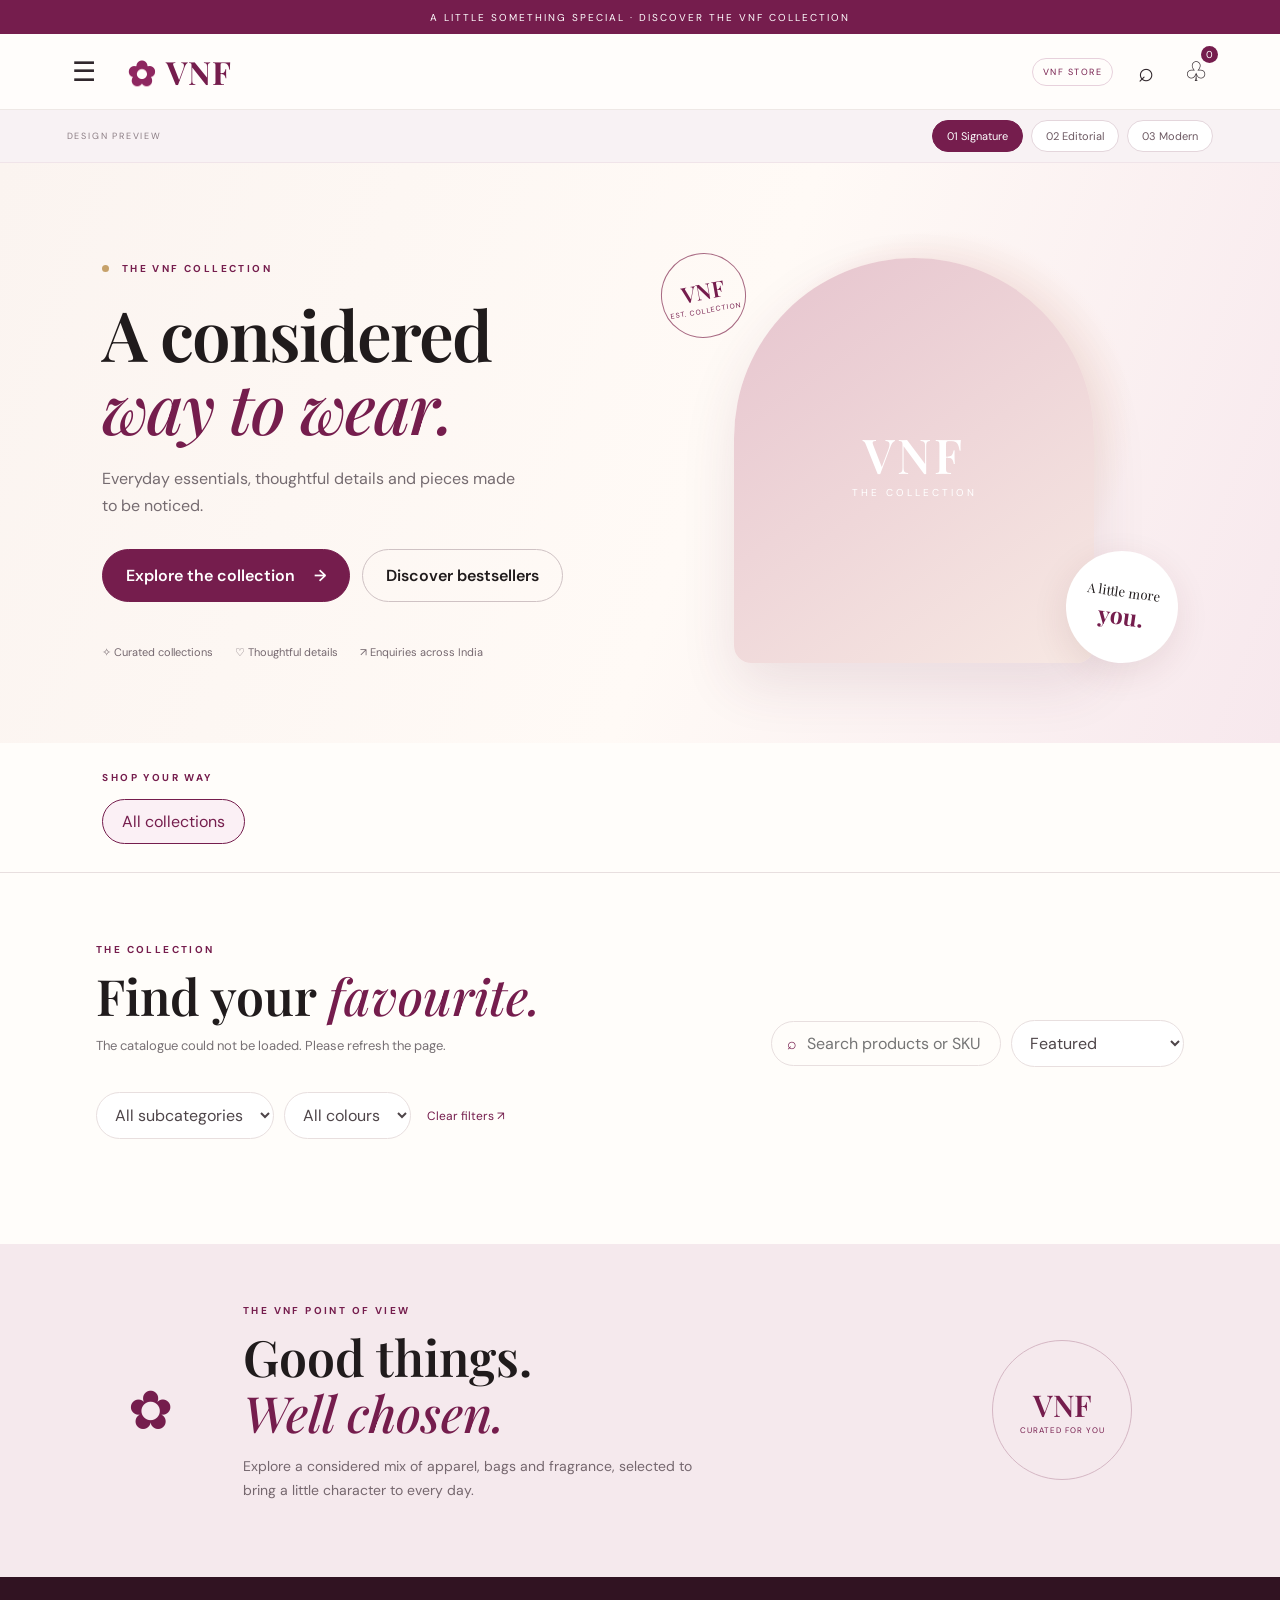
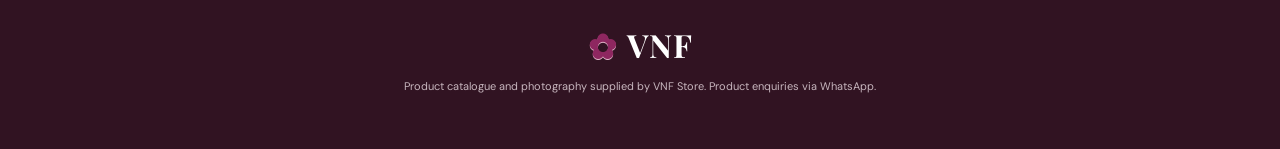
==== index.html @ c72dd13a "Add files via upload" ====
<!doctype html>
<html lang="en"><head><meta charset="utf-8"><meta name="viewport" content="width=device-width,initial-scale=1"><meta name="theme-color" content="#701d4b"><title>VNF — Thoughtfully Curated</title><link rel="stylesheet" href="/styles.css"></head>
<body>
<div class="announcement">A LITTLE SOMETHING SPECIAL · DISCOVER THE VNF COLLECTION</div>
<header class="topbar"><button class="icon-btn" id="menuBtn" aria-label="Open menu">☰</button><a class="brand" href="#"><span class="flower">✿</span> VNF</a><div class="header-actions"><span class="demo-tag">VNF STORE</span><button class="icon-btn" id="searchBtn" aria-label="Search">⌕</button><button class="icon-btn bag" id="cartBtn" aria-label="Cart">♧<i id="cartCount">0</i></button></div></header>
<div class="design-switch"><span>DESIGN PREVIEW</span><button class="active" data-theme="signature">01 Signature</button><button data-theme="editorial">02 Editorial</button><button data-theme="modern">03 Modern</button></div>
<main>
<section class="hero"><div class="hero-copy"><div class="eyebrow"><span class="dot"></span> THE VNF COLLECTION</div><h1 id="heroTitle">A considered<br><em>way to wear.</em></h1><p id="heroSub">Everyday essentials, thoughtful details and pieces made to be noticed.</p><div class="hero-actions"><button class="primary" id="shopNow">Explore the collection <span>→</span></button><button class="secondary" id="bestSeller">Discover bestsellers</button></div><div class="hero-notes"><span>✧ Curated collections</span><span>♡ Thoughtful details</span><span>↗ Enquiries across India</span></div></div><div class="hero-art"><div class="hero-glow"></div><div class="hero-stamp">VNF<br><small>EST. COLLECTION</small></div><div class="hero-photo" id="heroPhoto"><div class="photo-placeholder">VNF<br><small>THE COLLECTION</small></div></div><div class="floating-note">A little more<br><b>you.</b></div></div></section>
<section class="occasion"><div class="section-kicker">SHOP YOUR WAY</div><div class="chips" id="categoryChips"><button class="chip selected" data-cat="">All collections</button></div></section>
<section class="catalog" id="catalog"><div class="catalog-head"><div><div class="section-kicker">THE COLLECTION</div><h2>Find your <em>favourite.</em></h2><p class="muted" id="resultCount">Loading the VNF catalogue…</p></div><div class="catalog-tools"><label class="searchbox">⌕ <input id="searchInput" placeholder="Search products or SKU"></label><select id="sortSelect"><option value="featured">Featured</option><option value="low">Price: low to high</option><option value="high">Price: high to low</option><option value="az">Name: A to Z</option></select></div></div><div class="filter-row"><select id="subcatFilter"><option value="">All subcategories</option></select><select id="colorFilter"><option value="">All colours</option></select><button id="clearFilters" class="text-btn">Clear filters ↗</button></div><div class="product-grid" id="productGrid"></div></section>
<section class="brand-note"><div class="note-mark">✿</div><div><div class="section-kicker">THE VNF POINT OF VIEW</div><h2>Good things.<br><em>Well chosen.</em></h2><p>Explore a considered mix of apparel, bags and fragrance, selected to bring a little character to every day.</p></div><div class="note-side">VNF<br><span>CURATED FOR YOU</span></div></section>

</main>
<footer><a class="brand" href="#"><span class="flower">✿</span> VNF</a><p>Product catalogue and photography supplied by VNF Store. Product enquiries via WhatsApp.</p></footer>
<nav class="mobile-nav"><button class="nav-active" data-scroll="top">⌂<small>Home</small></button><button data-scroll="catalog">▦<small>Categories</small></button><button id="mobileSearch">⌕<small>Search</small></button><button id="mobileCart">♧<small>Cart <b id="mobileCartCount">0</b></small></button></nav>
<div class="drawer-backdrop" id="backdrop"></div><aside class="drawer" id="drawer"><div class="drawer-head"><a class="brand"><span class="flower">✿</span> VNF</a><button class="icon-btn" id="closeDrawer">×</button></div><div class="drawer-welcome"><h3>Hello there.</h3><p>Explore the VNF collection.</p></div><div class="drawer-links"><button data-scroll="catalog">Shop all products <span>→</span></button><button data-scroll="catalog">Bags & accessories <span>→</span></button><button data-scroll="catalog">Apparel <span>→</span></button><button data-scroll="catalog">Fragrance <span>→</span></button><button id="drawerWishlist">Wishlist <span id="wishCount">0</span></button></div></aside>
<div class="modal-backdrop" id="modalBackdrop"><section class="modal" id="modal"><button class="modal-close" id="modalClose">×</button><div id="modalContent"></div></section></div>
<div class="toast" id="toast"></div><script src="/app.js"></script></body></html>
---- styles.css ----
@import url('https://fonts.googleapis.com/css2?family=DM+Sans:wght@400;500;600;700&family=Playfair+Display:ital,wght@0,500;0,600;0,700;1,500;1,600&display=swap');
:root{--wine:#751d4d;--wine2:#511438;--cream:#fbf7f2;--paper:#fffdfa;--ink:#201b1c;--muted:#777074;--line:#e8dfdf;--gold:#c6a16a;--serif:'Playfair Display',Georgia,serif;--sans:'DM Sans',Arial,sans-serif}
*{box-sizing:border-box}html{scroll-behavior:smooth}body{margin:0;background:var(--paper);color:var(--ink);font-family:var(--sans)}button,input,select{font:inherit}button{cursor:pointer}.announcement{height:34px;background:var(--wine);color:white;text-align:center;font-size:10px;letter-spacing:2px;display:grid;place-items:center}.topbar{height:76px;display:flex;align-items:center;padding:0 5.2%;gap:26px;background:#fffdfbf2;position:sticky;top:0;z-index:12;border-bottom:1px solid #eee8e5;backdrop-filter:blur(12px)}.brand{font-family:var(--serif);font-size:32px;letter-spacing:1px;color:var(--wine);text-decoration:none;font-weight:700;display:flex;align-items:center;gap:10px}.flower{font-size:34px;color:#8e2760;text-shadow:0 1px 0 #e2b6c9}.header-actions{margin-left:auto;display:flex;align-items:center;gap:20px}.icon-btn{border:0;background:transparent;font-size:27px;color:#30272c;padding:5px}.pin{border:1px solid var(--line);border-radius:30px;background:white;padding:11px 17px;color:#433b3e}.bag{position:relative}.bag i{position:absolute;right:-5px;top:-3px;background:var(--wine);color:white;border-radius:50%;font-size:10px;font-style:normal;width:17px;height:17px;display:grid;place-items:center}.demo-tag{font-size:9px;letter-spacing:1.5px;color:var(--wine);border:1px solid #e7d1dc;padding:7px 10px;border-radius:30px}.design-switch{display:flex;align-items:center;justify-content:flex-end;gap:8px;padding:10px 5.2%;background:#f8f2f4;border-bottom:1px solid #f0e4e9}.design-switch span{margin-right:auto;font-size:9px;letter-spacing:1.8px;color:#8a7c83}.design-switch button{border:1px solid #e4d6dc;background:#fff;border-radius:30px;padding:8px 14px;font-size:11px;color:#6c5962}.design-switch button.active{background:var(--wine);color:#fff;border-color:var(--wine)}
.hero{min-height:580px;background:linear-gradient(110deg,#fbf4f0 0%,#fffaf6 55%,#f7e8ed 100%);display:grid;grid-template-columns:1.02fr .98fr;padding:65px 8% 50px;overflow:hidden;position:relative}.hero-copy{align-self:center;max-width:570px;z-index:1}.eyebrow,.section-kicker{font-size:10px;letter-spacing:2.4px;font-weight:700;color:var(--wine);text-transform:uppercase}.dot{display:inline-block;width:7px;height:7px;border-radius:50%;background:var(--gold);margin-right:8px}.hero h1{font:600 clamp(45px,5.4vw,76px)/1.06 var(--serif);letter-spacing:-2px;margin:22px 0}.hero h1 em,.catalog h2 em,.brand-note h2 em{color:var(--wine);font-weight:500}.hero-copy>p{font-size:16px;color:#756b70;line-height:1.7;max-width:430px}.hero-actions{display:flex;gap:12px;margin-top:30px;flex-wrap:wrap}.primary,.secondary{border-radius:40px;padding:15px 23px;border:1px solid var(--wine);font-weight:600}.primary{background:var(--wine);color:white}.primary span{margin-left:15px}.secondary{background:transparent;color:var(--ink);border-color:#cfc2c4}.hero-notes{display:flex;gap:22px;flex-wrap:wrap;margin-top:43px;font-size:11px;color:#75686f}.hero-art{min-height:440px;position:relative;display:grid;place-items:center}.hero-glow{position:absolute;width:390px;height:390px;border-radius:50%;background:radial-gradient(circle,#f1d5dc,#f8e8e4 55%,transparent 70%);right:8%;top:0}.hero-photo{width:min(360px,82%);height:405px;position:relative;z-index:1;border-radius:190px 190px 18px 18px;overflow:hidden;background:linear-gradient(145deg,#e6c4ce,#f7e8e3);box-shadow:0 22px 55px #652b451c;display:grid;place-items:center}.hero-photo img{width:100%;height:100%;object-fit:cover}.photo-placeholder{font:600 48px var(--serif);color:#fff;text-align:center;letter-spacing:3px}.photo-placeholder small{display:block;font:10px var(--sans);letter-spacing:3px}.hero-stamp{position:absolute;z-index:2;top:25px;left:2%;font:600 22px var(--serif);color:var(--wine);transform:rotate(-10deg);border:1px solid #a86a83;border-radius:50%;width:85px;height:85px;display:grid;place-content:center;text-align:center}.hero-stamp small{font:7px var(--sans);letter-spacing:1px}.floating-note{position:absolute;z-index:2;right:0;bottom:30px;background:white;border-radius:50%;width:112px;height:112px;display:grid;place-content:center;text-align:center;box-shadow:0 10px 35px #5b24301b;font:13px var(--serif);transform:rotate(8deg)}.floating-note b{font-size:23px;color:var(--wine)}
.occasion{padding:28px 8%;border-bottom:1px solid var(--line)}.chips{display:flex;gap:10px;flex-wrap:wrap;margin-top:15px}.chip{padding:11px 19px;border-radius:30px;background:#fff;border:1px solid #e4d9dc;color:#4e4248}.chip.selected{border:1px solid var(--wine);color:var(--wine);background:#fbf0f5}
.catalog{padding:70px 7.5% 80px}.catalog-head{display:flex;justify-content:space-between;align-items:end;gap:25px}.catalog h2,.brand-note h2{font:600 clamp(34px,4vw,50px)/1.12 var(--serif);margin:12px 0}.muted{font-size:13px;color:var(--muted)}.catalog-tools{display:flex;gap:10px;align-items:center}.searchbox{display:flex;align-items:center;gap:8px;border:1px solid var(--line);border-radius:30px;padding:10px 15px;color:var(--wine)}.searchbox input{border:0;outline:0;width:180px;background:transparent}.catalog-tools select,.filter-row select{border:1px solid var(--line);background:white;border-radius:25px;padding:11px 14px;color:#4e4549}.filter-row{display:flex;gap:10px;margin:25px 0;align-items:center}.text-btn{border:0;background:transparent;color:var(--wine);font-size:12px}.product-grid{display:grid;grid-template-columns:repeat(4,minmax(0,1fr));gap:28px 18px}.product-card{min-width:0;cursor:pointer}.product-image{height:300px;background:#f5f0ee;position:relative;overflow:hidden;border-radius:4px}.product-image img{width:100%;height:100%;object-fit:cover;transition:transform .5s}.product-card:hover .product-image img{transform:scale(1.04)}.no-image{height:100%;display:grid;place-content:center;text-align:center;color:#9d858e;font:23px var(--serif);background:linear-gradient(145deg,#f0e4e6,#f7f2ee)}.no-image small{font:9px var(--sans);letter-spacing:2px;margin-top:7px}.product-badge{position:absolute;top:12px;left:12px;background:#fff;padding:6px 9px;font-size:9px;letter-spacing:1px;text-transform:uppercase}.wish{position:absolute;right:12px;top:10px;border:0;background:#fff;border-radius:50%;width:34px;height:34px;font-size:18px;color:var(--wine)}.product-info{padding:13px 2px}.product-category{font-size:9px;letter-spacing:1.5px;text-transform:uppercase;color:#9b858e}.product-name{font:500 17px var(--serif);margin:6px 0;color:#2c2428}.product-meta{font-size:11px;color:#82767b}.price{font-size:14px;font-weight:700;margin-top:9px}.price del{font-size:11px;color:#a89da1;font-weight:400;margin-left:7px}.quick-add{margin-top:10px;border:1px solid #d9c9d0;background:white;color:var(--wine);border-radius:25px;padding:8px 14px;font-size:11px}.brand-note{background:#f5e9ed;padding:60px 10%;display:grid;grid-template-columns:80px 1fr 160px;align-items:center;gap:35px}.note-mark{font-size:54px;color:var(--wine)}.brand-note p{max-width:460px;color:#75676e;line-height:1.7;font-size:14px}.note-side{font:600 30px var(--serif);color:var(--wine);text-align:center;border:1px solid #d5b7c4;border-radius:50%;width:140px;height:140px;display:grid;place-content:center}.note-side span{font:8px var(--sans);letter-spacing:1px}
.all-photos{padding:65px 7.5%}.photo-count{font-size:12px;color:var(--wine)}.photo-grid{display:grid;grid-template-columns:repeat(8,1fr);gap:9px;margin-top:25px}.photo-grid figure{margin:0;background:#f6f1ef;aspect-ratio:1;overflow:hidden;position:relative}.photo-grid img{width:100%;height:100%;object-fit:cover}.photo-grid figcaption{position:absolute;bottom:0;left:0;right:0;background:#21151ab8;color:#fff;font-size:9px;padding:5px}
footer{padding:45px 7.5%;background:#311322;color:#e8d9df;text-align:center}footer .brand{justify-content:center;color:#fff}footer p{font-size:11px;color:#c7b6be}.footer-link{background:transparent;border:0;color:#e7c7d6;text-decoration:underline;font-size:11px}.mobile-nav{display:none}
.drawer-backdrop,.modal-backdrop{position:fixed;inset:0;background:#1c101a80;z-index:30;opacity:0;pointer-events:none;transition:.25s}.drawer{position:fixed;z-index:31;top:0;bottom:0;left:0;width:min(410px,88vw);background:#fff;transform:translateX(-105%);transition:.3s;overflow:auto}.drawer.open{transform:none}.drawer-backdrop.show,.modal-backdrop.show{opacity:1;pointer-events:auto}.drawer-head{display:flex;justify-content:space-between;align-items:center;padding:22px 25px;border-bottom:1px solid var(--line)}.drawer-welcome{padding:24px;background:#faf2f6}.drawer-welcome h3{font:600 27px var(--serif);margin:0}.drawer-welcome p{color:var(--muted);font-size:13px}.drawer-links{padding:15px 25px}.drawer-links button{width:100%;display:flex;justify-content:space-between;padding:17px 0;border:0;border-bottom:1px solid var(--line);background:white;text-align:left;font-size:15px}
.modal-backdrop{display:grid;place-items:center;padding:20px}.modal{background:#fffdfb;width:min(760px,96vw);max-height:90vh;overflow:auto;padding:30px;position:relative;transform:translateY(12px);transition:.2s}.modal-backdrop.show .modal{transform:none}.modal-close{position:absolute;right:15px;top:12px;border:0;background:none;font-size:25px}.modal h2{font:600 32px var(--serif);margin:0 0 14px}.product-modal{display:grid;grid-template-columns:1fr 1fr;gap:25px}.product-modal img{width:100%;aspect-ratio:4/5;object-fit:cover;background:#f3e9eb}.product-modal p{color:#71676b;line-height:1.6;font-size:13px}.field{display:grid;gap:6px;margin:12px 0;font-size:12px;color:#6c5c63}.field input,.field textarea{padding:12px;border:1px solid var(--line);border-radius:5px;outline-color:var(--wine)}.cart-row{display:flex;justify-content:space-between;gap:15px;padding:12px 0;border-bottom:1px solid var(--line);font-size:13px}.cart-row button{border:0;background:none;color:var(--wine)}.toast{position:fixed;z-index:60;bottom:25px;left:50%;transform:translate(-50%,20px);opacity:0;background:#2d2027;color:white;border-radius:30px;padding:12px 20px;font-size:12px;transition:.2s;pointer-events:none}.toast.show{opacity:1;transform:translate(-50%,0)}
/* Design 02: Editorial */
body[data-theme="editorial"]{--wine:#282522;--wine2:#161513;--cream:#f4f0e8;--paper:#f8f6f1;--gold:#b89b6c}body[data-theme="editorial"] .announcement{background:#272420}body[data-theme="editorial"] .hero{background:#e9e5dc;grid-template-columns:1fr 1fr;padding-top:42px}body[data-theme="editorial"] .hero-photo{border-radius:0;width:min(420px,90%);height:470px;filter:saturate(.82)}body[data-theme="editorial"] .hero-glow{background:#d5cbb8;border-radius:0;width:75%;height:85%}body[data-theme="editorial"] .brand-note{background:#e7e1d6}body[data-theme="editorial"] .product-image{border-radius:0}
 /* Design 03: Modern */
body[data-theme="modern"]{--wine:#0f5651;--wine2:#083c39;--cream:#f1f7f4;--paper:#fbfdfb;--gold:#b4a26b}body[data-theme="modern"] .announcement{background:#0f5651}body[data-theme="modern"] .hero{background:linear-gradient(120deg,#e6f1ed,#f7faf6);padding:48px 7%}body[data-theme="modern"] .hero-photo{border-radius:22px;height:390px}body[data-theme="modern"] .hero-glow{background:#c7dfd7}body[data-theme="modern"] .product-image{border-radius:14px}body[data-theme="modern"] .brand-note{background:#e6f1ed}
@media(max-width:900px){.hero{padding:45px 5%;min-height:490px}.hero-art{min-height:360px}.hero-photo{height:340px}.product-grid{grid-template-columns:repeat(3,1fr)}.product-image{height:260px}.photo-grid{grid-template-columns:repeat(6,1fr)}.catalog{padding:55px 5%}.catalog-head{align-items:start;flex-direction:column}.catalog-tools{width:100%}.searchbox{flex:1}.searchbox input{width:100%}}
@media(max-width:600px){.announcement{font-size:8px;letter-spacing:1px}.topbar{height:65px;padding:0 17px;gap:12px}.brand{font-size:27px}.flower{font-size:28px}.header-actions{gap:8px}.demo-tag{display:none}.pin{padding:8px 10px;font-size:12px}.pin span{display:none}.icon-btn{font-size:25px}.design-switch{justify-content:center;padding:9px 8px;gap:5px}.design-switch span{display:none}.design-switch button{font-size:10px;padding:8px 10px}.hero{display:flex;flex-direction:column;padding:37px 24px 25px;min-height:0}.hero h1{font-size:48px;margin:15px 0}.hero-copy>p{font-size:14px}.hero-actions{margin-top:20px}.primary,.secondary{padding:13px 16px;font-size:12px}.hero-notes{gap:12px;margin-top:23px;font-size:9px}.hero-art{min-height:320px;margin-top:15px}.hero-photo{height:300px;width:72%;border-radius:160px 160px 14px 14px}.hero-glow{width:290px;height:290px;right:10%;top:0}.hero-stamp{left:4%;top:8px;width:70px;height:70px;font-size:18px}.floating-note{right:3%;bottom:10px;width:85px;height:85px;font-size:11px}.floating-note b{font-size:18px}.occasion{padding:23px 20px}.chips{gap:8px}.chip{font-size:12px;padding:10px 13px}.catalog{padding:48px 17px 55px}.catalog h2,.brand-note h2{font-size:35px}.catalog-tools{flex-wrap:wrap}.catalog-tools select{flex:1}.searchbox{flex-basis:100%}.filter-row{flex-wrap:wrap}.filter-row select{font-size:11px;flex:1;min-width:130px}.product-grid{grid-template-columns:repeat(2,minmax(0,1fr));gap:20px 11px}.product-image{height:auto;aspect-ratio: .78}.product-name{font-size:15px}.product-info{padding:9px 1px}.product-meta{font-size:10px}.quick-add{padding:7px 11px}.brand-note{padding:38px 23px;grid-template-columns:40px 1fr;gap:15px}.note-mark{font-size:34px}.note-side{display:none}.brand-note p{font-size:12px}.all-photos{padding:45px 17px}.photo-grid{grid-template-columns:repeat(4,1fr);gap:5px}.photo-grid figcaption{font-size:7px}.mobile-nav{position:fixed;z-index:20;bottom:0;left:0;right:0;height:65px;background:#fff;border-top:1px solid var(--line);display:flex;justify-content:space-around;padding-bottom:env(safe-area-inset-bottom)}.mobile-nav button{border:0;background:transparent;color:#6b5e64;display:flex;flex-direction:column;align-items:center;justify-content:center;gap:3px;font-size:21px;min-width:50px}.mobile-nav button small{font-size:9px}.mobile-nav .nav-active{color:var(--wine)}body{padding-bottom:65px}.modal-backdrop{padding:8px}.modal{padding:24px 18px}.product-modal{grid-template-columns:1fr;gap:12px}.product-modal img{max-height:300px;aspect-ratio:1.3;object-fit:contain}.drawer{width:88vw}footer{padding-bottom:90px}}
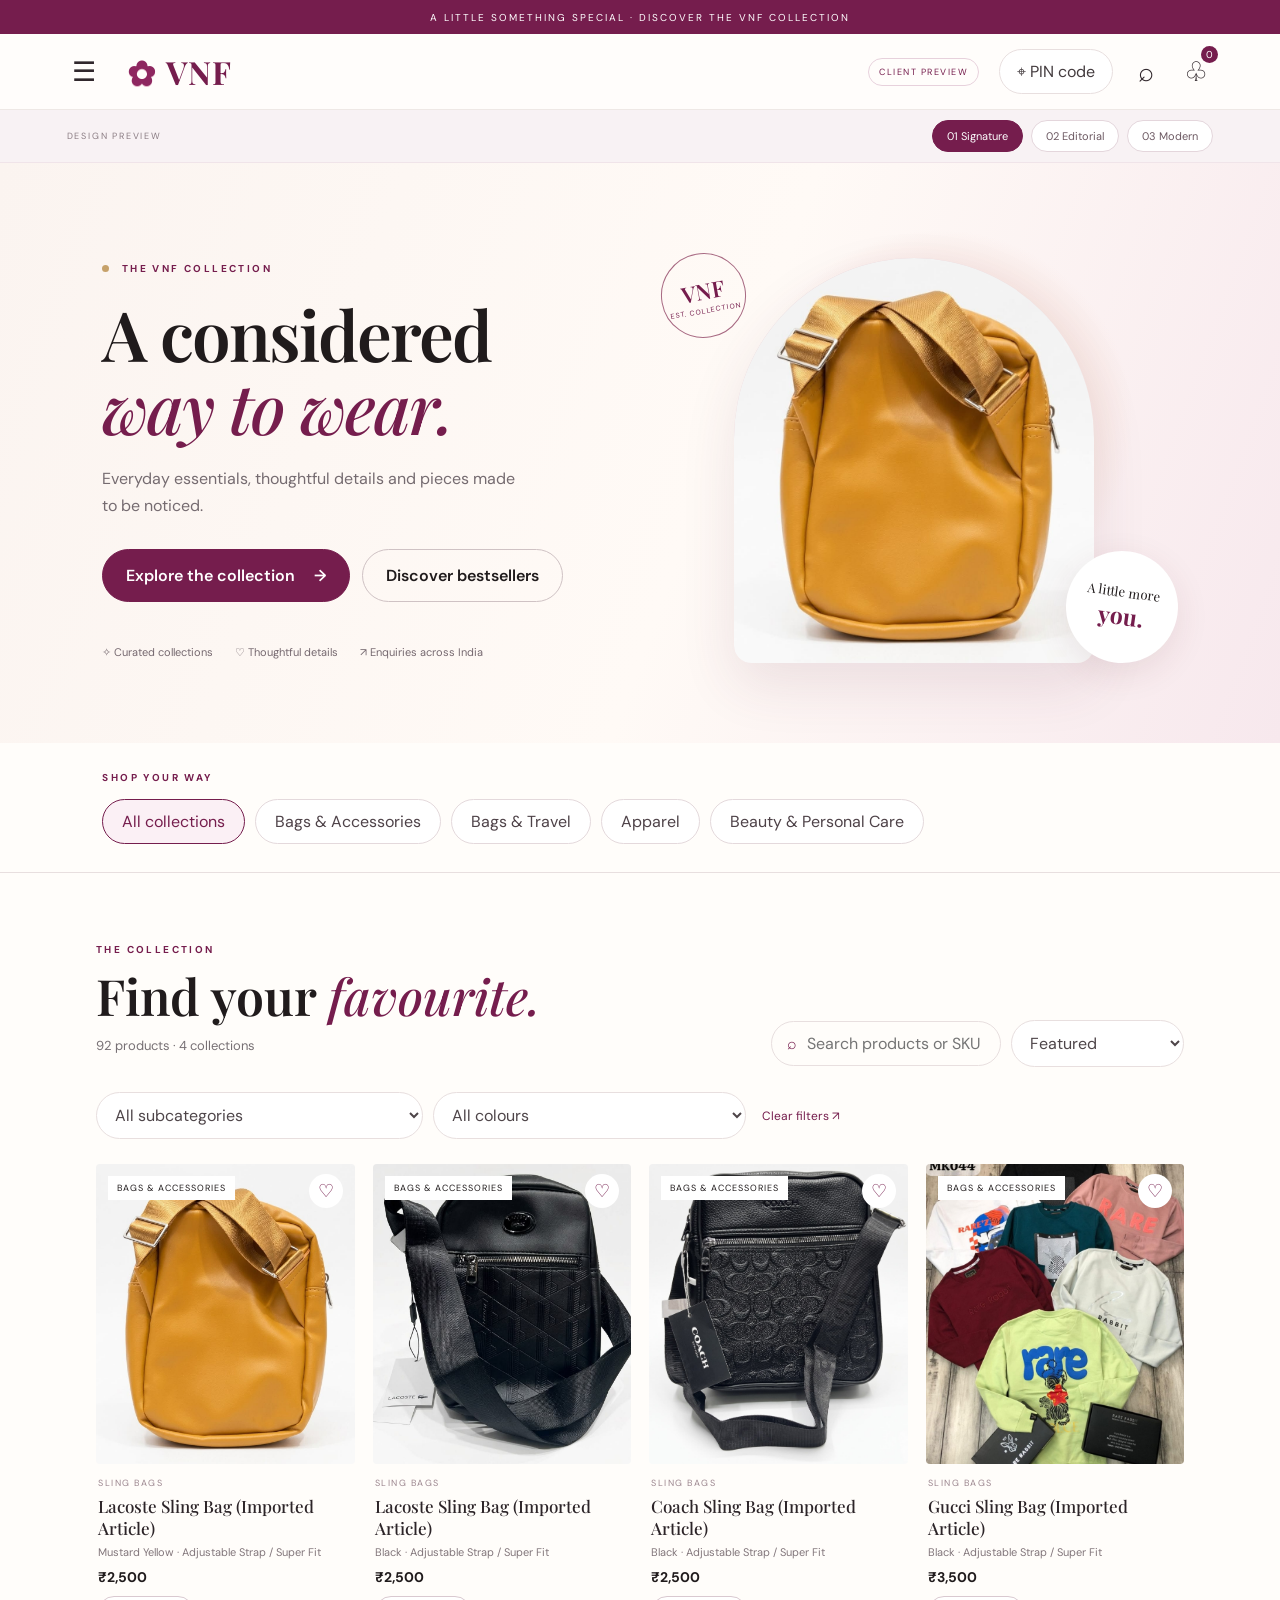
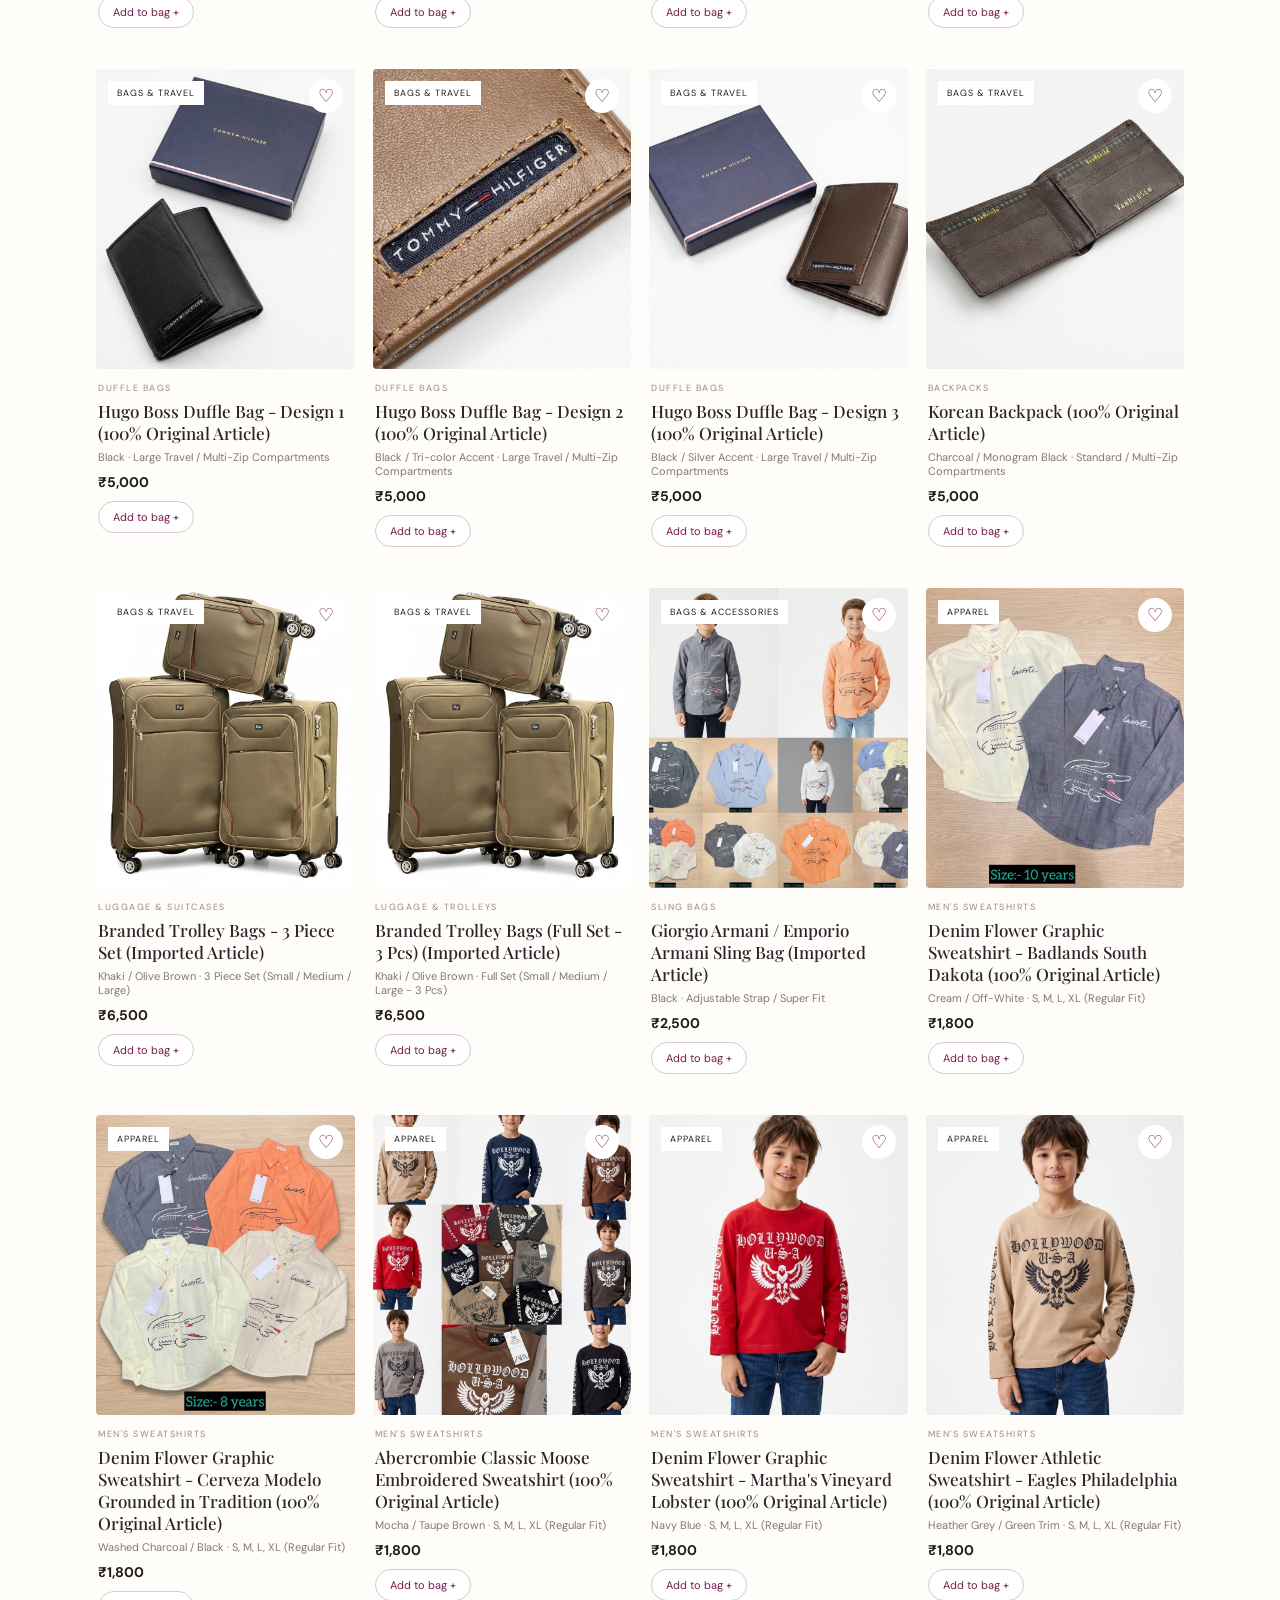
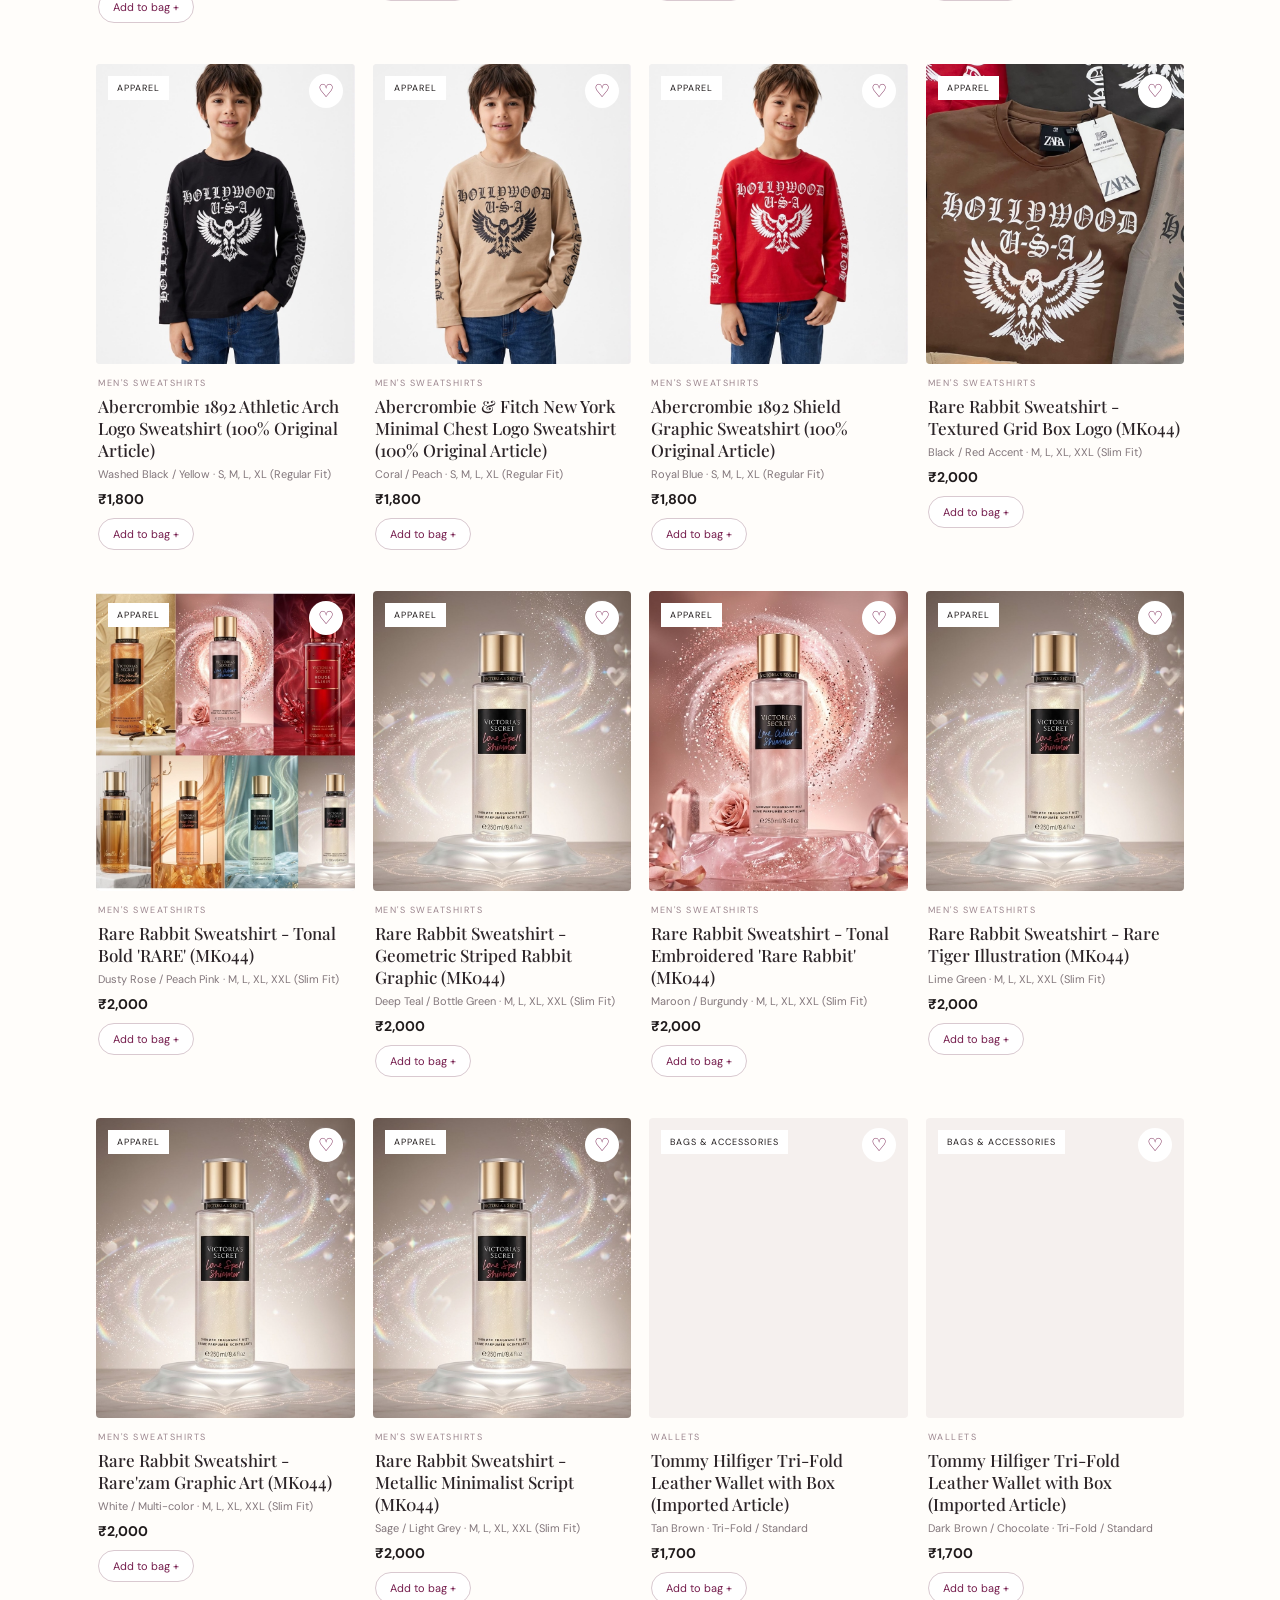
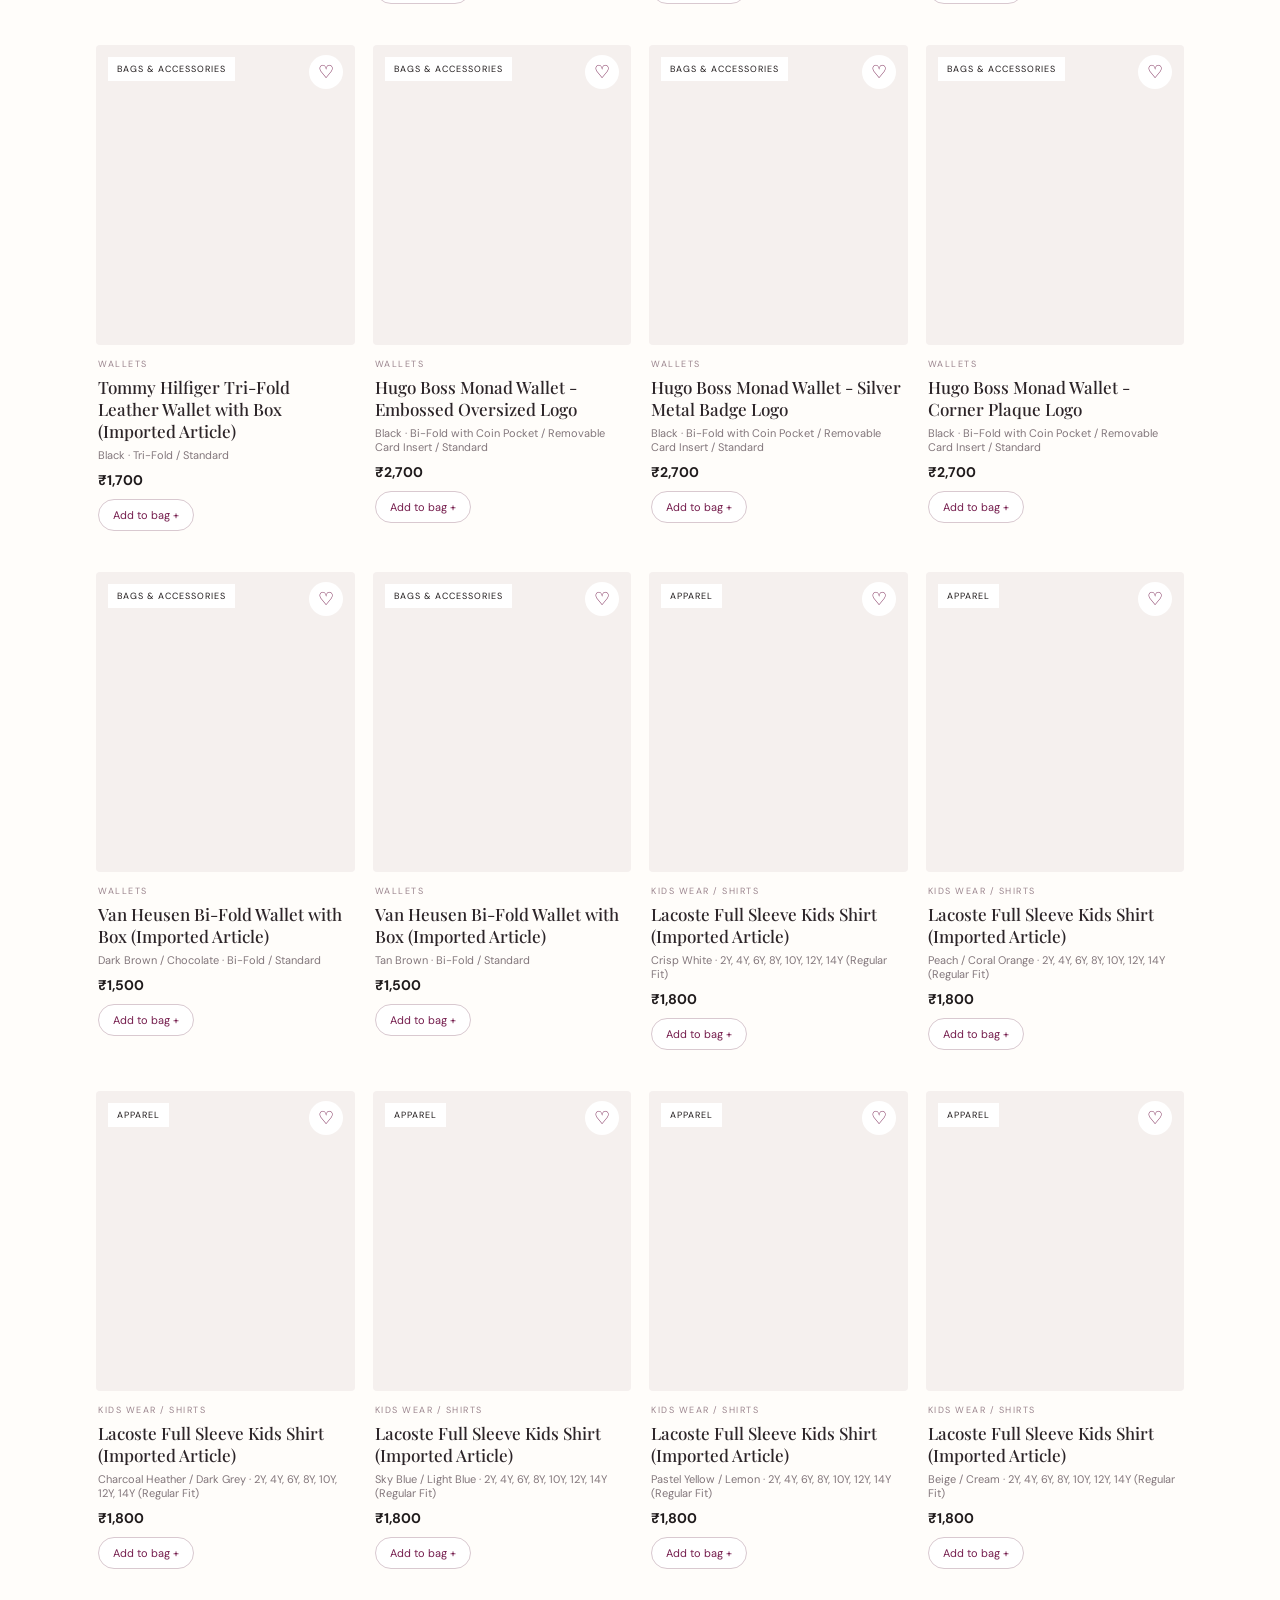
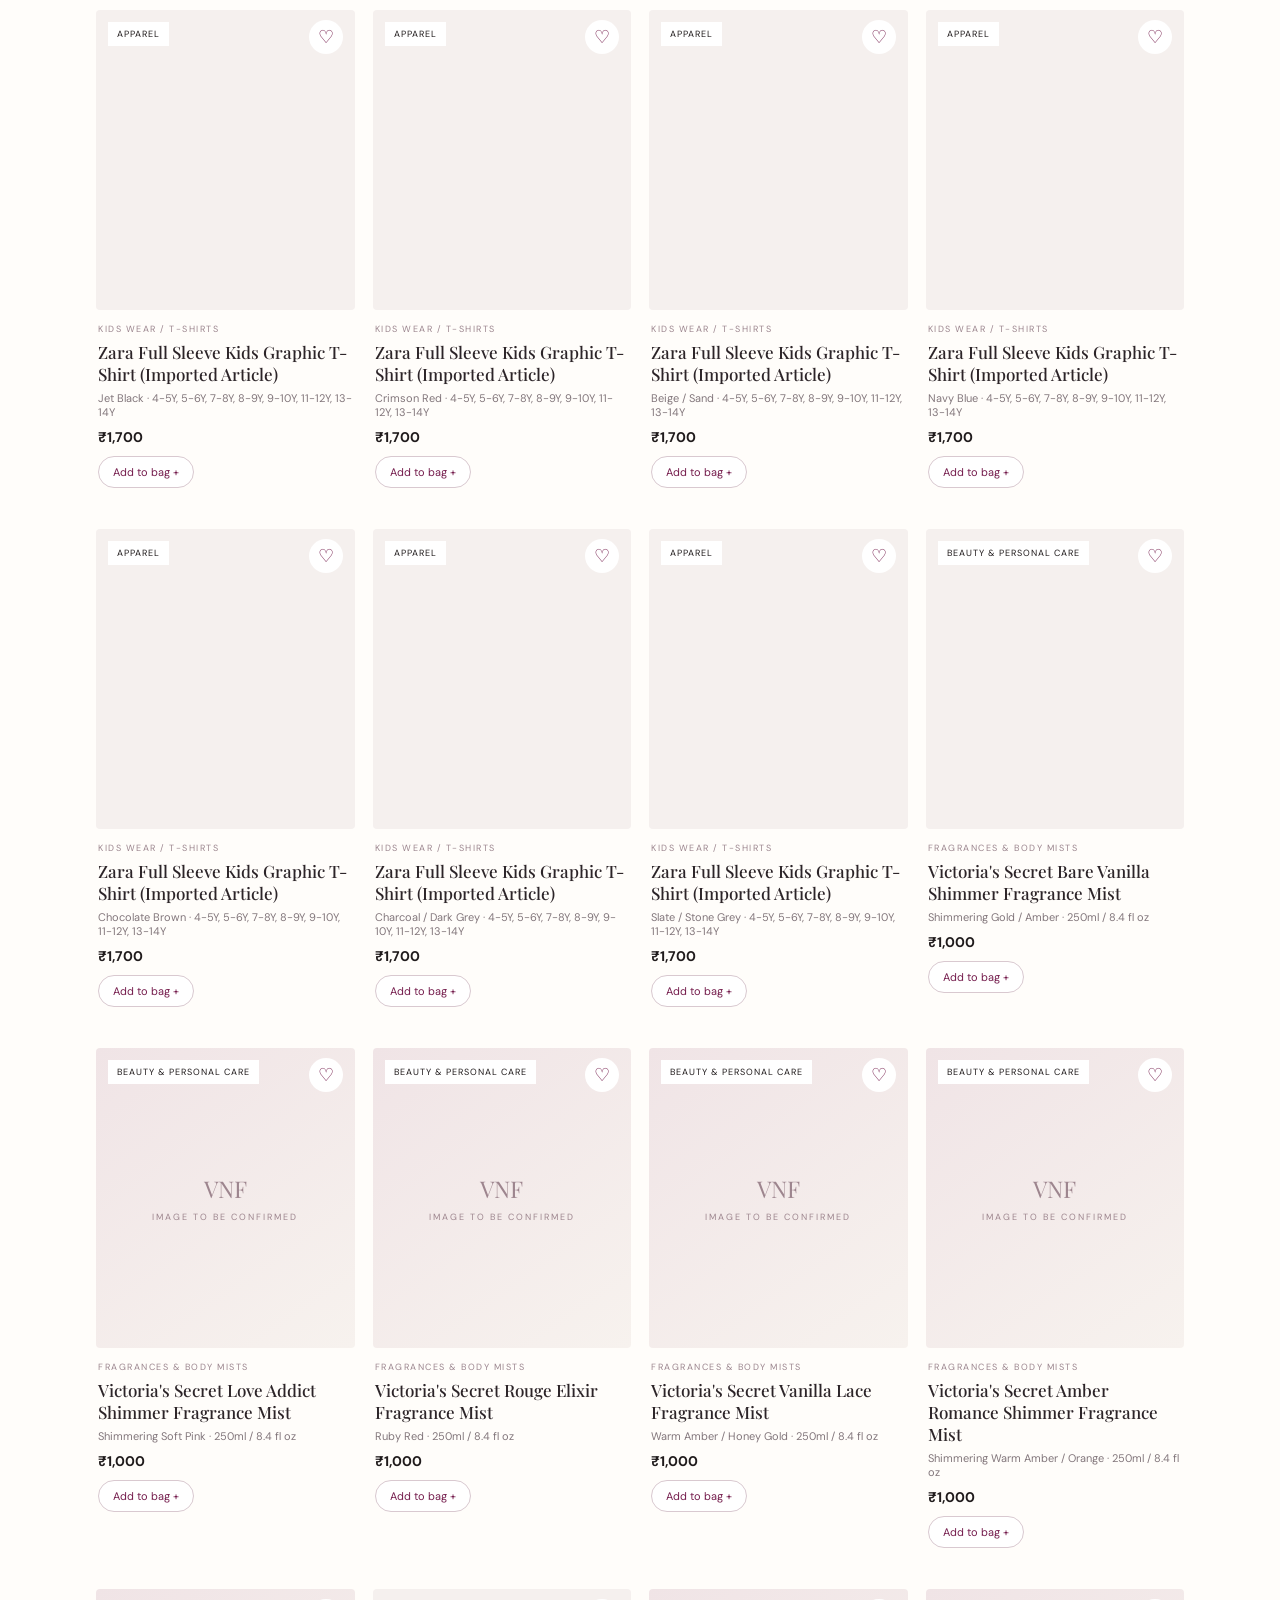
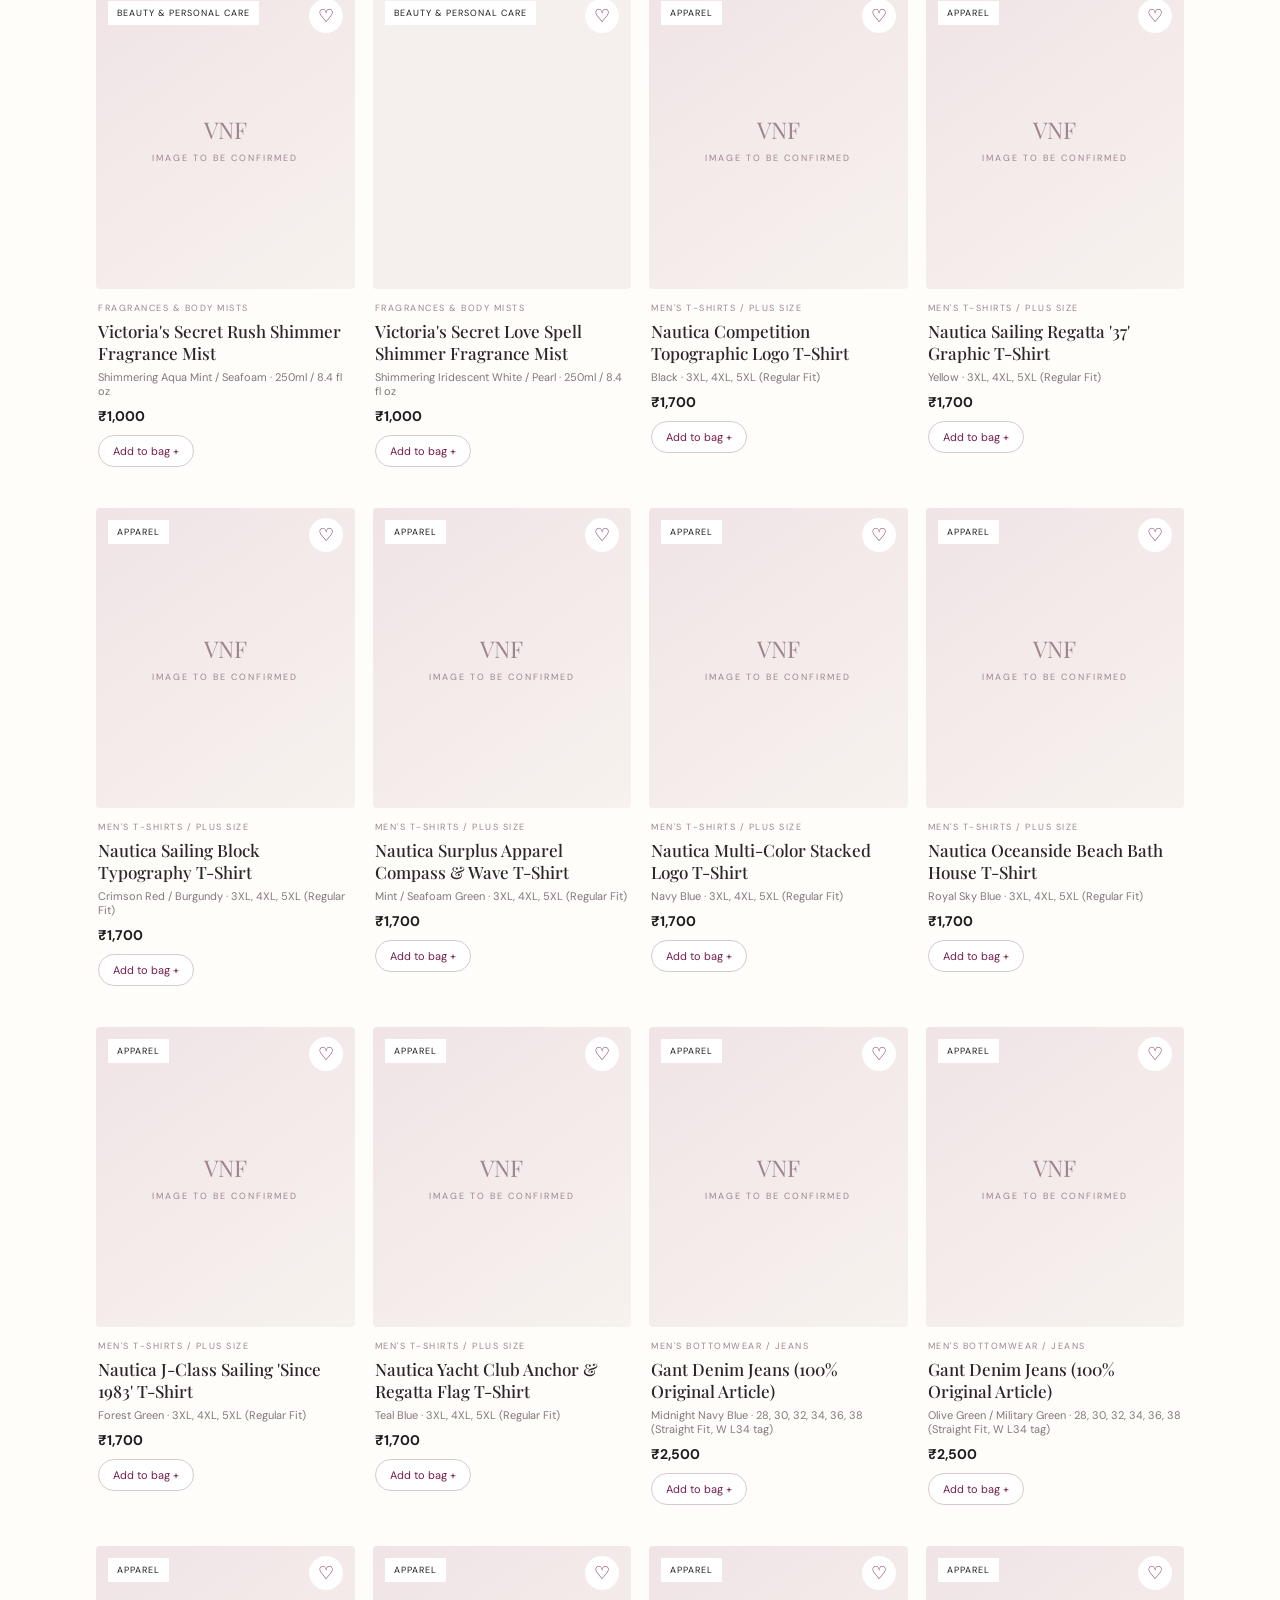
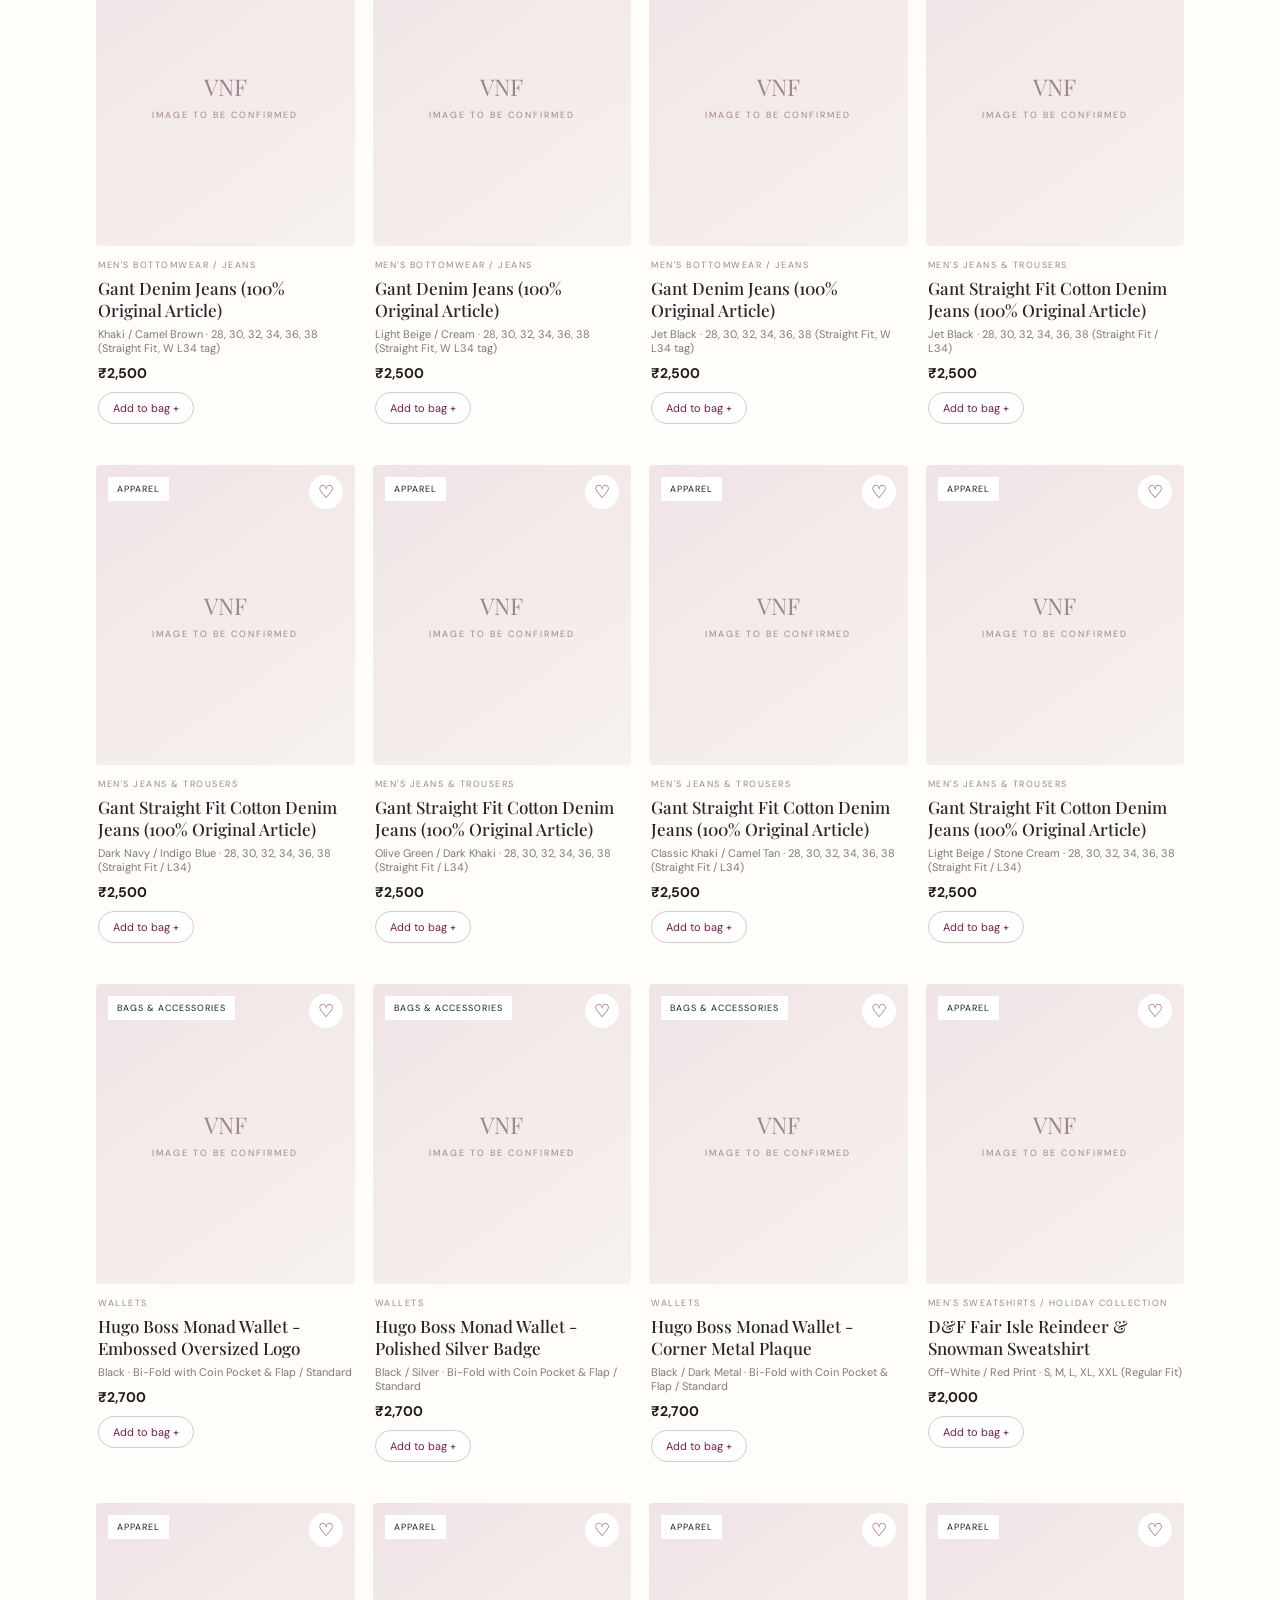
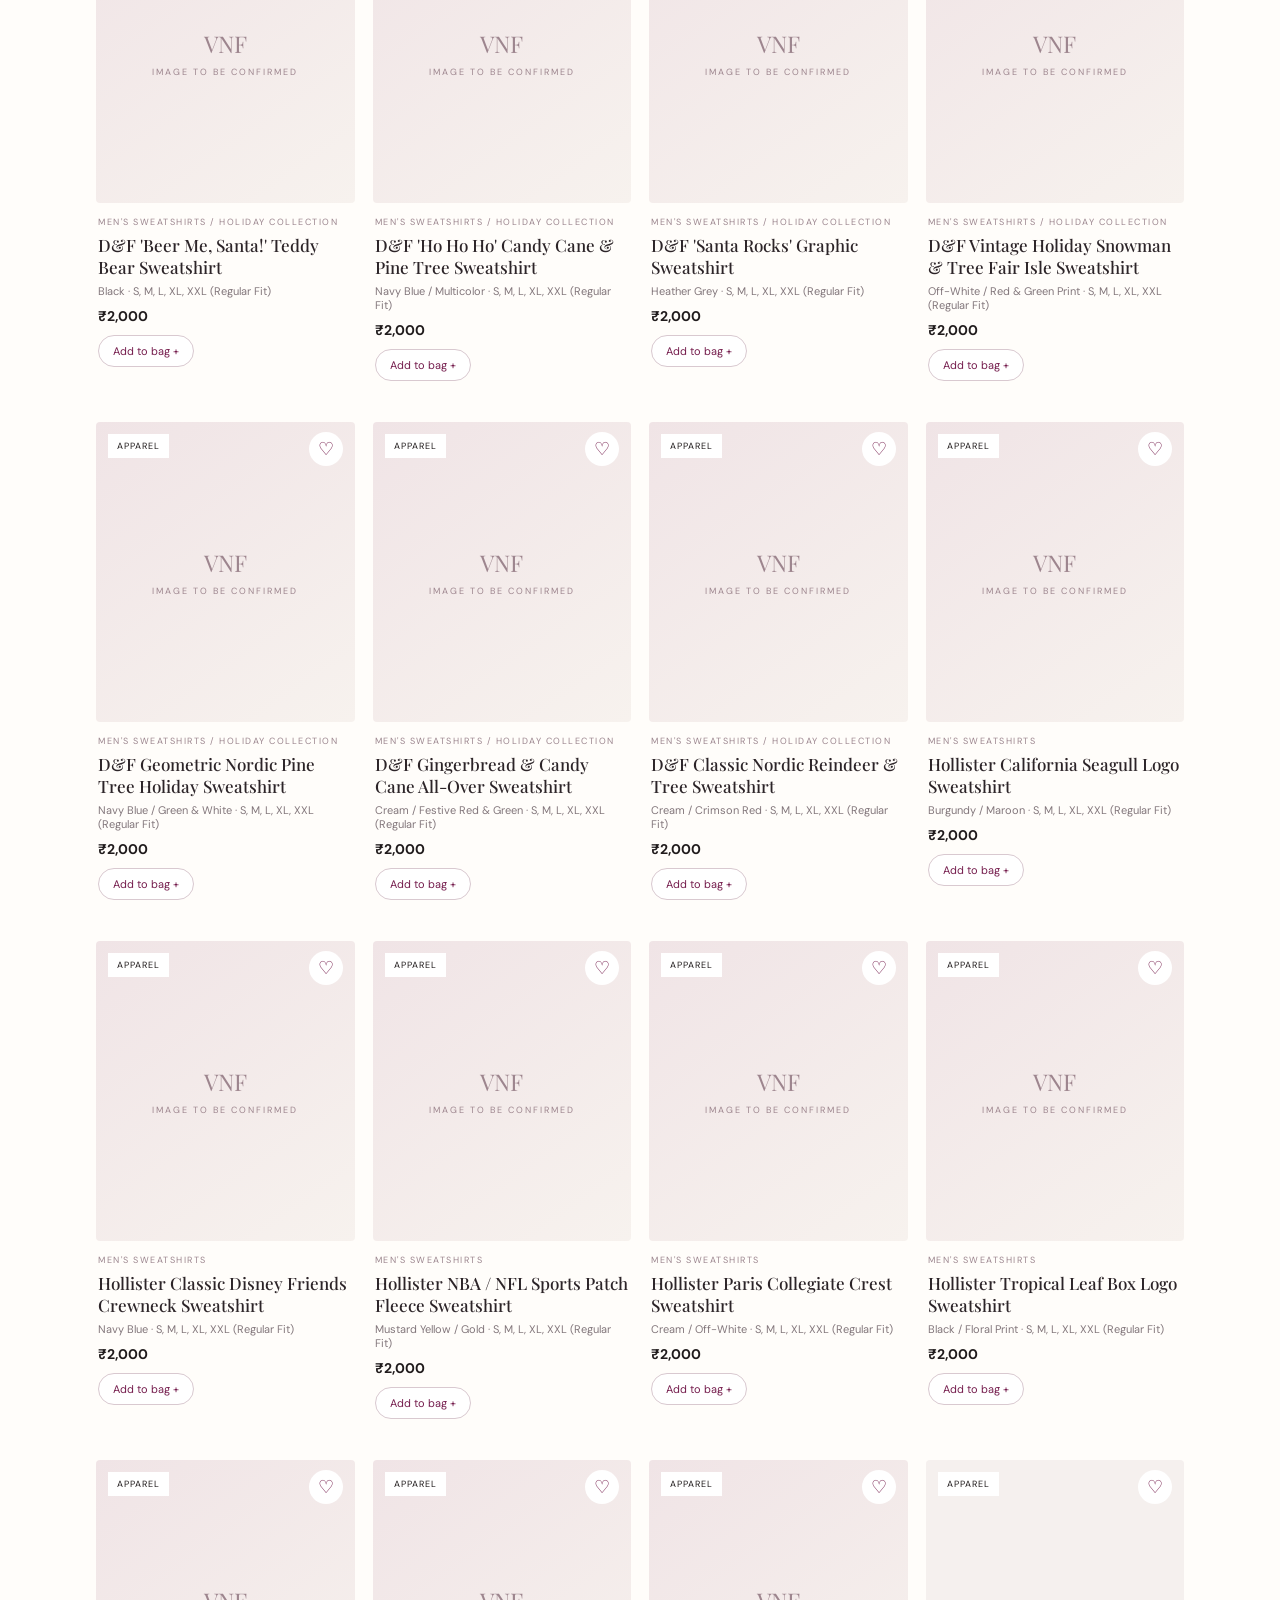
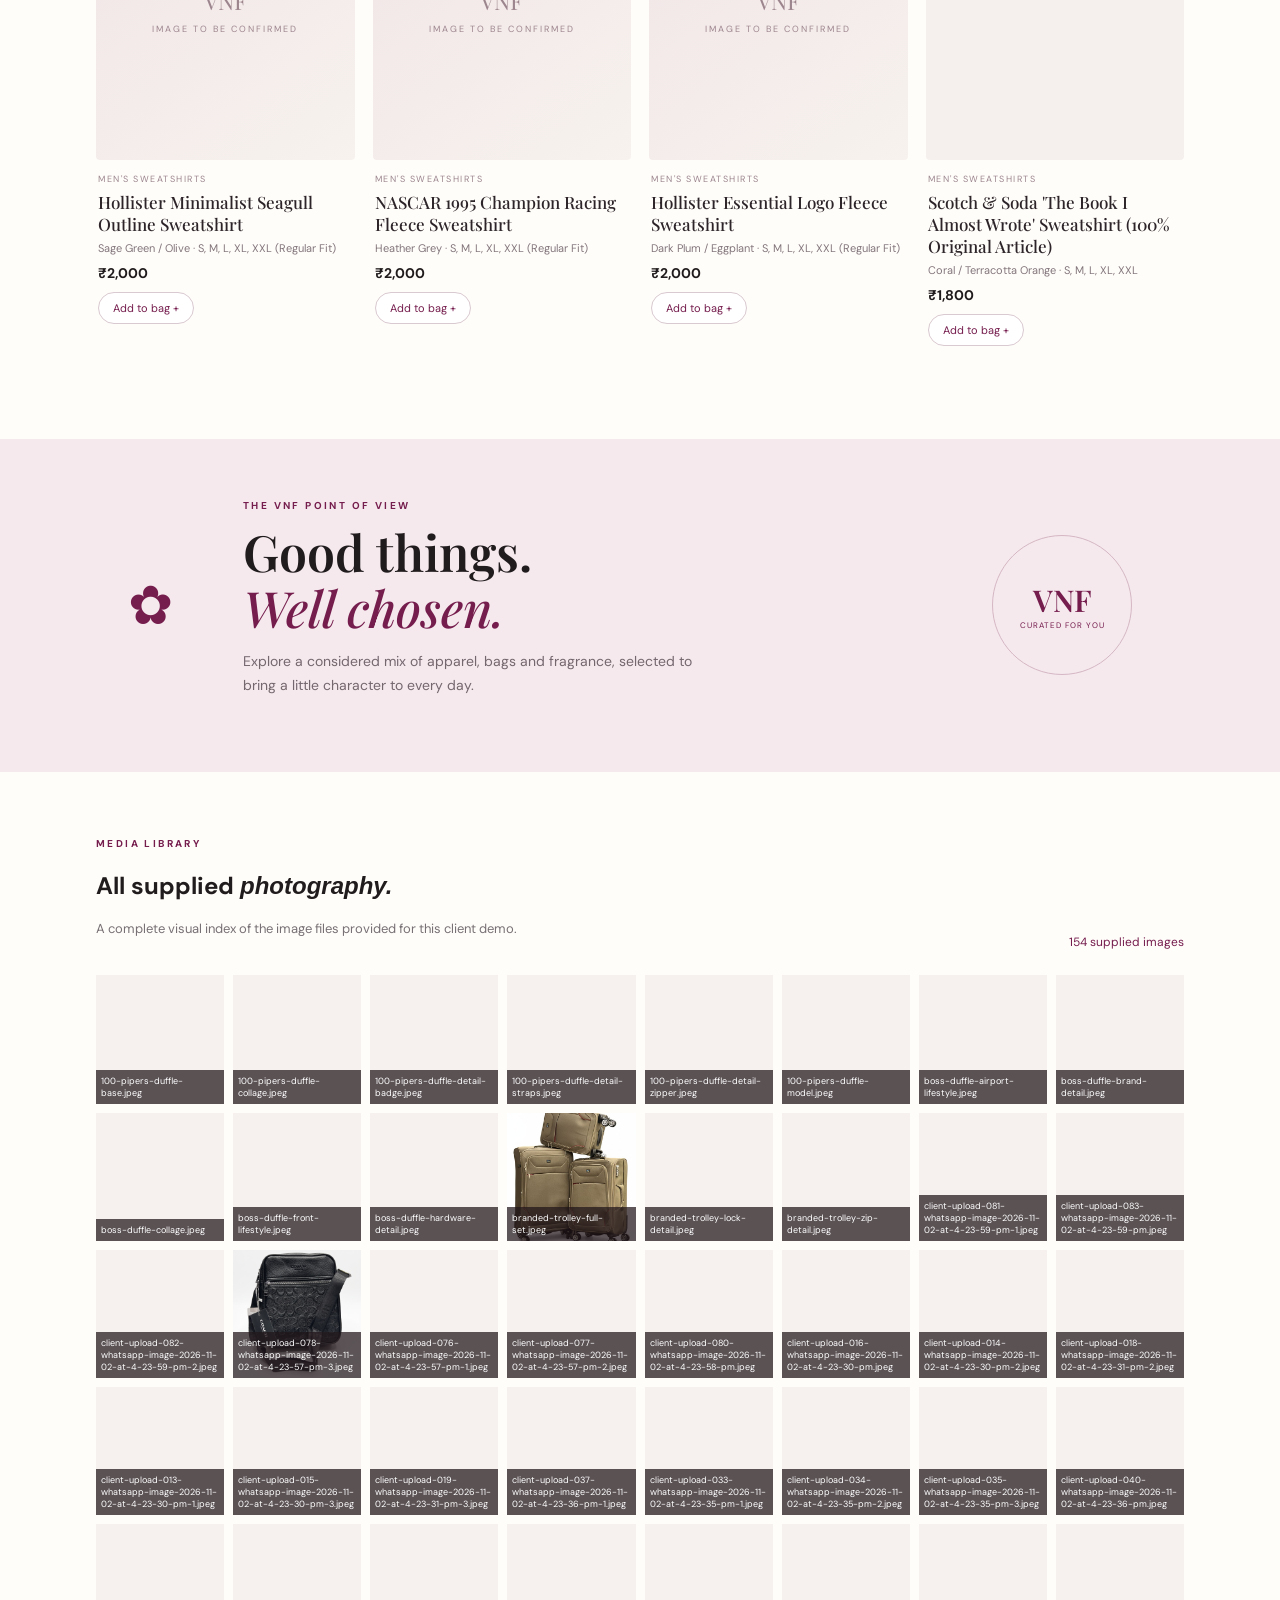
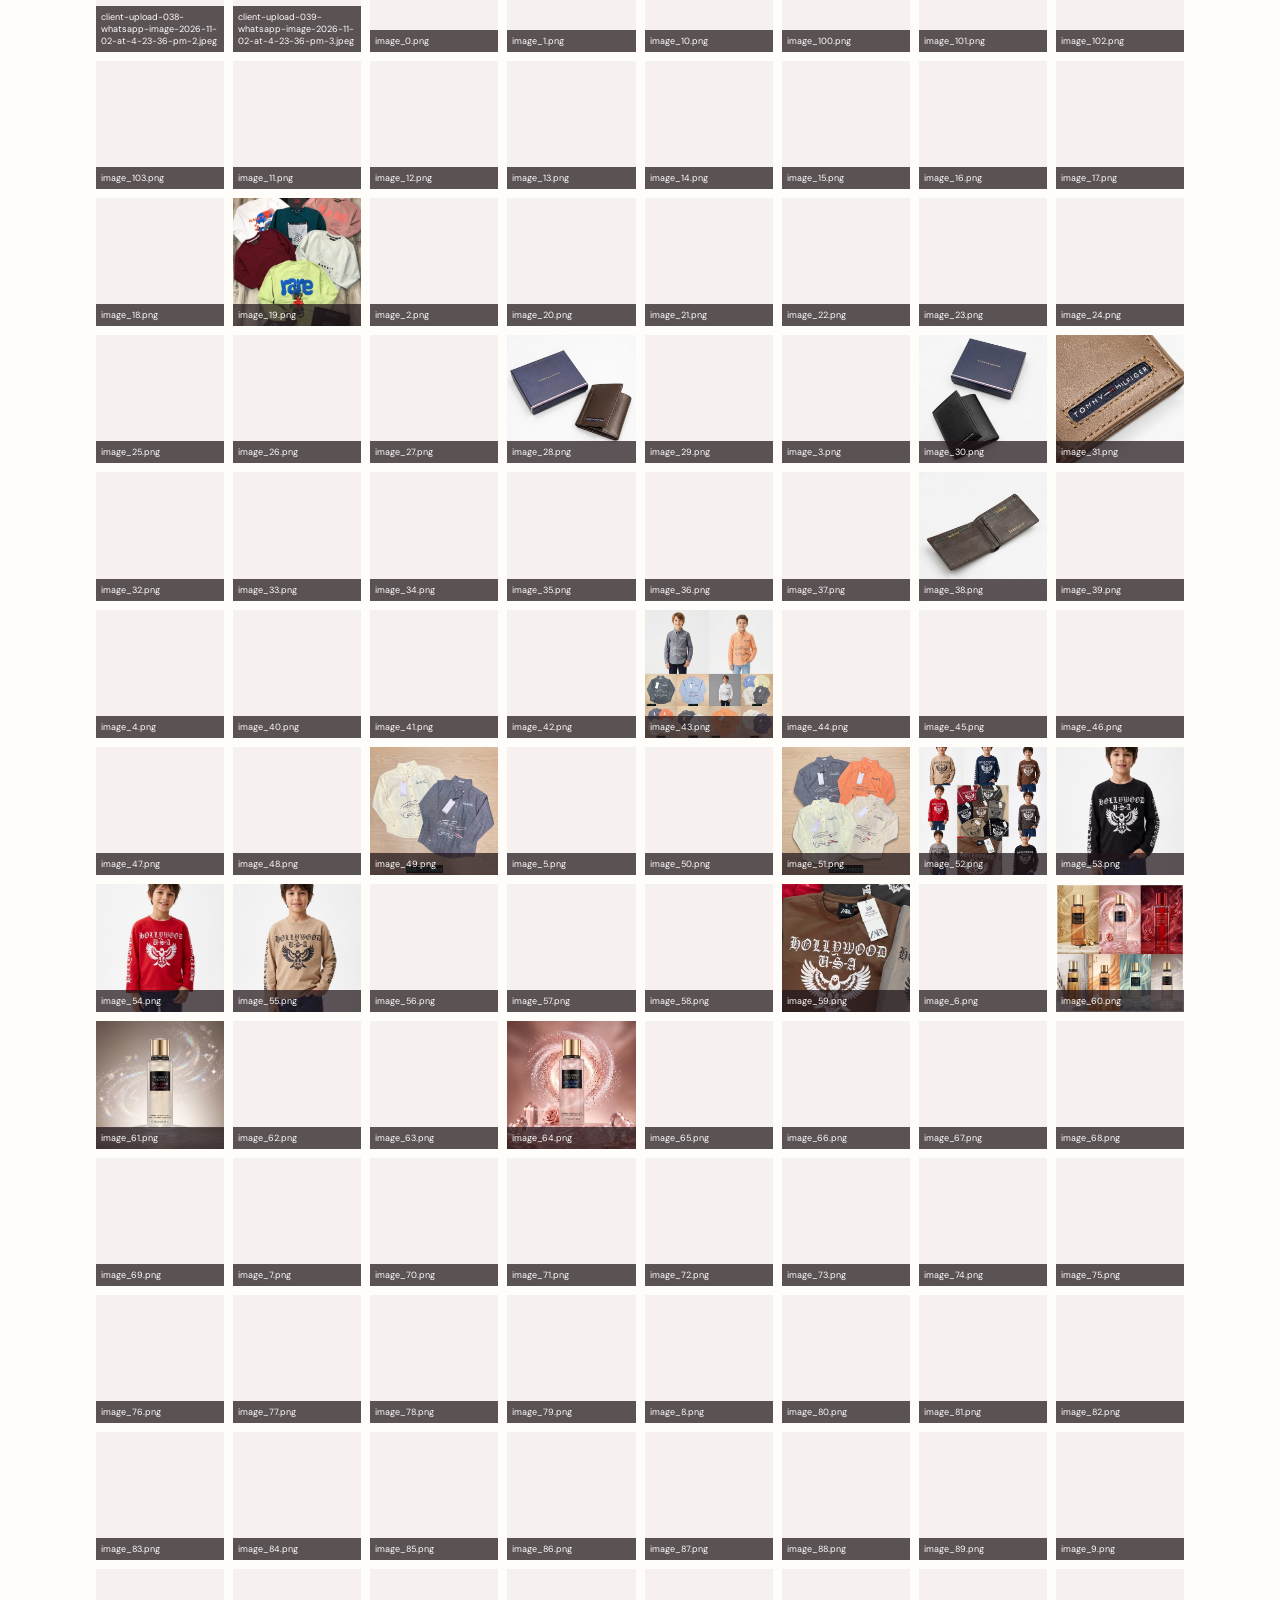
==== commit e7f8b46a: "Add files via upload" ====
--- a/index.html
+++ b/index.html
@@ -2,17 +2,17 @@
 <html lang="en"><head><meta charset="utf-8"><meta name="viewport" content="width=device-width,initial-scale=1"><meta name="theme-color" content="#701d4b"><title>VNF — Thoughtfully Curated</title><link rel="stylesheet" href="/styles.css"></head>
 <body>
 <div class="announcement">A LITTLE SOMETHING SPECIAL · DISCOVER THE VNF COLLECTION</div>
-<header class="topbar"><button class="icon-btn" id="menuBtn" aria-label="Open menu">☰</button><a class="brand" href="#"><span class="flower">✿</span> VNF</a><div class="header-actions"><span class="demo-tag">VNF STORE</span><button class="icon-btn" id="searchBtn" aria-label="Search">⌕</button><button class="icon-btn bag" id="cartBtn" aria-label="Cart">♧<i id="cartCount">0</i></button></div></header>
+<header class="topbar"><button class="icon-btn" id="menuBtn" aria-label="Open menu">☰</button><a class="brand" href="#"><span class="flower">✿</span> VNF</a><div class="header-actions"><span class="demo-tag">CLIENT PREVIEW</span><button class="pin" id="pinBtn">⌖ <span>PIN code</span></button><button class="icon-btn" id="searchBtn" aria-label="Search">⌕</button><button class="icon-btn bag" id="cartBtn" aria-label="Cart">♧<i id="cartCount">0</i></button></div></header>
 <div class="design-switch"><span>DESIGN PREVIEW</span><button class="active" data-theme="signature">01 Signature</button><button data-theme="editorial">02 Editorial</button><button data-theme="modern">03 Modern</button></div>
 <main>
 <section class="hero"><div class="hero-copy"><div class="eyebrow"><span class="dot"></span> THE VNF COLLECTION</div><h1 id="heroTitle">A considered<br><em>way to wear.</em></h1><p id="heroSub">Everyday essentials, thoughtful details and pieces made to be noticed.</p><div class="hero-actions"><button class="primary" id="shopNow">Explore the collection <span>→</span></button><button class="secondary" id="bestSeller">Discover bestsellers</button></div><div class="hero-notes"><span>✧ Curated collections</span><span>♡ Thoughtful details</span><span>↗ Enquiries across India</span></div></div><div class="hero-art"><div class="hero-glow"></div><div class="hero-stamp">VNF<br><small>EST. COLLECTION</small></div><div class="hero-photo" id="heroPhoto"><div class="photo-placeholder">VNF<br><small>THE COLLECTION</small></div></div><div class="floating-note">A little more<br><b>you.</b></div></div></section>
 <section class="occasion"><div class="section-kicker">SHOP YOUR WAY</div><div class="chips" id="categoryChips"><button class="chip selected" data-cat="">All collections</button></div></section>
 <section class="catalog" id="catalog"><div class="catalog-head"><div><div class="section-kicker">THE COLLECTION</div><h2>Find your <em>favourite.</em></h2><p class="muted" id="resultCount">Loading the VNF catalogue…</p></div><div class="catalog-tools"><label class="searchbox">⌕ <input id="searchInput" placeholder="Search products or SKU"></label><select id="sortSelect"><option value="featured">Featured</option><option value="low">Price: low to high</option><option value="high">Price: high to low</option><option value="az">Name: A to Z</option></select></div></div><div class="filter-row"><select id="subcatFilter"><option value="">All subcategories</option></select><select id="colorFilter"><option value="">All colours</option></select><button id="clearFilters" class="text-btn">Clear filters ↗</button></div><div class="product-grid" id="productGrid"></div></section>
 <section class="brand-note"><div class="note-mark">✿</div><div><div class="section-kicker">THE VNF POINT OF VIEW</div><h2>Good things.<br><em>Well chosen.</em></h2><p>Explore a considered mix of apparel, bags and fragrance, selected to bring a little character to every day.</p></div><div class="note-side">VNF<br><span>CURATED FOR YOU</span></div></section>
-
+<section class="all-photos"><div class="catalog-head"><div><div class="section-kicker">MEDIA LIBRARY</div><h2>All supplied <em>photography.</em></h2><p class="muted">A complete visual index of the image files provided for this client demo.</p></div><span class="photo-count" id="photoCount">104 images</span></div><div class="photo-grid" id="photoGrid"></div></section>
 </main>
-<footer><a class="brand" href="#"><span class="flower">✿</span> VNF</a><p>Product catalogue and photography supplied by VNF Store. Product enquiries via WhatsApp.</p></footer>
-<nav class="mobile-nav"><button class="nav-active" data-scroll="top">⌂<small>Home</small></button><button data-scroll="catalog">▦<small>Categories</small></button><button id="mobileSearch">⌕<small>Search</small></button><button id="mobileCart">♧<small>Cart <b id="mobileCartCount">0</b></small></button></nav>
-<div class="drawer-backdrop" id="backdrop"></div><aside class="drawer" id="drawer"><div class="drawer-head"><a class="brand"><span class="flower">✿</span> VNF</a><button class="icon-btn" id="closeDrawer">×</button></div><div class="drawer-welcome"><h3>Hello there.</h3><p>Explore the VNF collection.</p></div><div class="drawer-links"><button data-scroll="catalog">Shop all products <span>→</span></button><button data-scroll="catalog">Bags & accessories <span>→</span></button><button data-scroll="catalog">Apparel <span>→</span></button><button data-scroll="catalog">Fragrance <span>→</span></button><button id="drawerWishlist">Wishlist <span id="wishCount">0</span></button></div></aside>
+<footer><a class="brand" href="#"><span class="flower">✿</span> VNF</a><p>Client demonstration · Catalogue and imagery supplied by VNF</p><button id="adminBtn" class="footer-link">Demo admin · enquiries</button></footer>
+<nav class="mobile-nav"><button class="nav-active" data-scroll="top">⌂<small>Home</small></button><button data-scroll="catalog">▦<small>Categories</small></button><button id="mobileSearch">⌕<small>Search</small></button><button id="mobileCart">♧<small>Cart <b id="mobileCartCount">0</b></small></button><button id="mobileAccount">♡<small>Account</small></button></nav>
+<div class="drawer-backdrop" id="backdrop"></div><aside class="drawer" id="drawer"><div class="drawer-head"><a class="brand"><span class="flower">✿</span> VNF</a><button class="icon-btn" id="closeDrawer">×</button></div><div class="drawer-welcome"><h3>Hello there.</h3><p>Welcome to your VNF client preview.</p><button class="primary" id="drawerAccount">Your account</button></div><div class="drawer-links"><button data-scroll="catalog">Shop all products <span>→</span></button><button data-scroll="catalog">Bags & accessories <span>→</span></button><button data-scroll="catalog">Apparel <span>→</span></button><button data-scroll="catalog">Fragrance <span>→</span></button><button id="drawerWishlist">Wishlist <span id="wishCount">0</span></button><button id="drawerAdmin">Demo admin <span>→</span></button></div></aside>
 <div class="modal-backdrop" id="modalBackdrop"><section class="modal" id="modal"><button class="modal-close" id="modalClose">×</button><div id="modalContent"></div></section></div>
 <div class="toast" id="toast"></div><script src="/app.js"></script></body></html>
